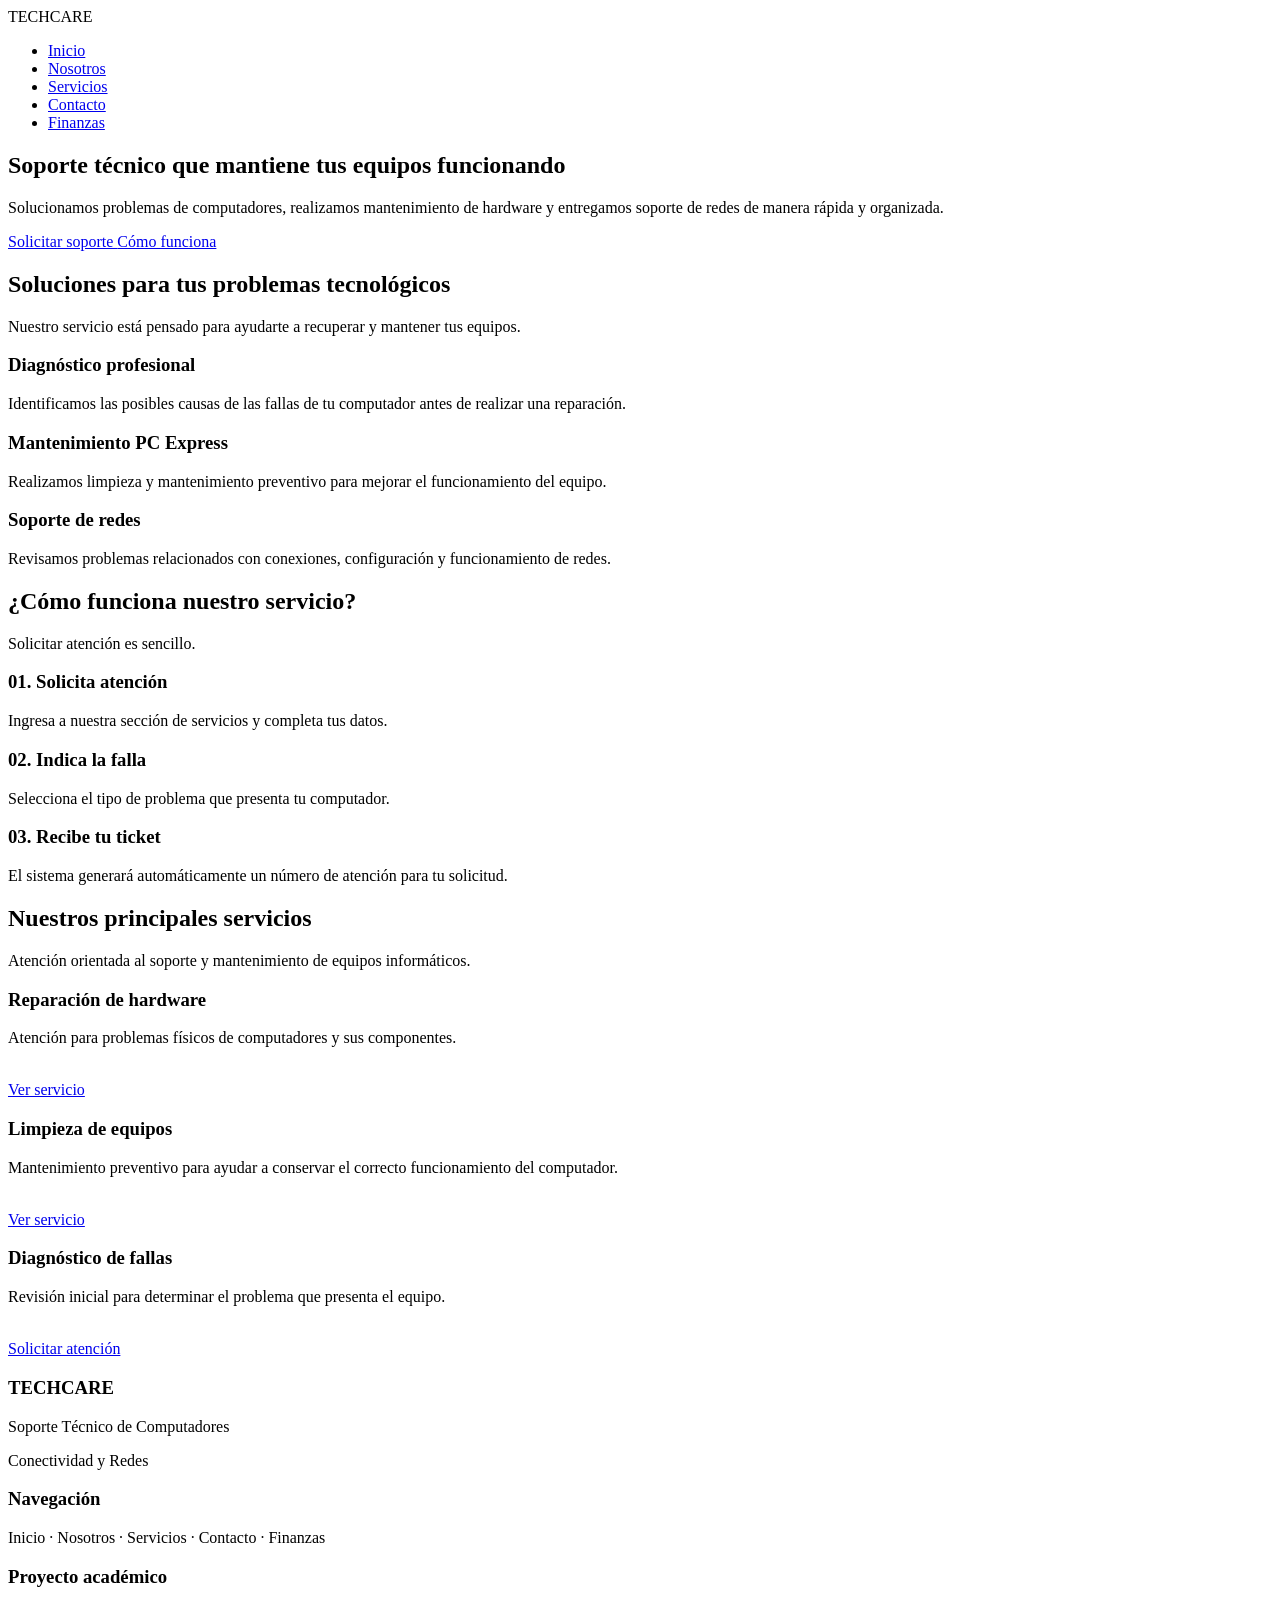
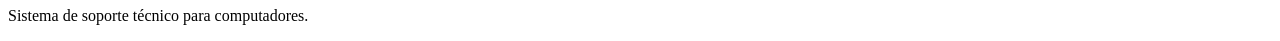
==== index.html @ 853160ca "Rename index (2).html to index.html" ====
<!DOCTYPE html>
<html lang="en">
<head>
    <meta charset="UTF-8">
    <meta name="viewport" content="width=device-width, initial-scale=1.0">
    <meta name="author" content="Mariangel Camargo">
    <meta name="descripcion" content="Centro lider en soporte técnico de computadores y mantenimiento PC express con atención profecional de hardware.">
    <meta name="keywords" content="Soporte tecnico computadores, mantenimiento pc, reparación liceo, soporte de redes">
    <link rel="stylesheet" href="css/style (2).css">
    <title>Soporte Técnico de computadores </title>
</head>
<body>

    <header>
        <div class="container navbar">

            <div class="logo">
                TECHCARE
            </div>

            <nav>
                <ul class="nav-links">
                    <li><a href="index (2).html">Inicio</a></li>
                    <li><a href="nosotros (2).html">Nosotros</a></li>
                    <li><a href="servicios (2).html">Servicios</a></li>
                    <li><a href="contacto (2).html">Contacto</a></li>
                    <li><a href="finanzas (2).html">Finanzas</a></li>
                </ul>
            </nav>

        </div>
    </header>


        <main>
            <div id="estado-sistema" class="estado-sistema">
            </div>


        <section class="hero">

            <div class="container hero-content">

                <h1>
                    Soporte técnico que mantiene tus equipos funcionando
                </h1>

                <p>
                    Solucionamos problemas de computadores, realizamos
                    mantenimiento de hardware y entregamos soporte de redes
                    de manera rápida y organizada.
                </p>

                <a href="servicios (2).html" class="btn btn-primary">
                    Solicitar soporte
                </a>

                <a href="#como-funciona" class="btn btn-secondary">
                    Cómo funciona
                </a>

            </div>

        </section>

        <section class="section">

            <div class="container">

                <div class="section-title">

                    <h2>
                        Soluciones para tus problemas tecnológicos
                    </h2>

                    <p>
                        Nuestro servicio está pensado para ayudarte a
                        recuperar y mantener tus equipos.
                    </p>

                </div>


                <div class="cards">

                    <article class="card">

                        <h3>
                            Diagnóstico profesional
                        </h3>

                        <p>
                            Identificamos las posibles causas de las fallas
                            de tu computador antes de realizar una reparación.
                        </p>

                    </article>


                    <article class="card">

                        <h3>
                            Mantenimiento PC Express
                        </h3>

                        <p>
                            Realizamos limpieza y mantenimiento preventivo
                            para mejorar el funcionamiento del equipo.
                        </p>

                    </article>


                    <article class="card">

                        <h3>
                            Soporte de redes
                        </h3>

                        <p>
                            Revisamos problemas relacionados con conexiones,
                            configuración y funcionamiento de redes.
                        </p>

                    </article>

                </div>

            </div>

        </section>

        <section class="section" id="como-funciona">

            <div class="container">

                <div class="section-title">

                    <h2>
                        ¿Cómo funciona nuestro servicio?
                    </h2>

                    <p>
                        Solicitar atención es sencillo.
                    </p>

                </div>


                <div class="cards">

                    <article class="card">

                        <h3>01. Solicita atención</h3>

                        <p>
                            Ingresa a nuestra sección de servicios y
                            completa tus datos.
                        </p>

                    </article>


                    <article class="card">

                        <h3>02. Indica la falla</h3>

                        <p>
                            Selecciona el tipo de problema que presenta
                            tu computador.
                        </p>

                    </article>


                    <article class="card">

                        <h3>03. Recibe tu ticket</h3>

                        <p>
                            El sistema generará automáticamente un número
                            de atención para tu solicitud.
                        </p>

                    </article>

                </div>

            </div>

        </section>

        <section class="section">

            <div class="container">

                <div class="section-title">

                    <h2>
                        Nuestros principales servicios
                    </h2>

                    <p>
                        Atención orientada al soporte y mantenimiento
                        de equipos informáticos.
                    </p>

                </div>


                <div class="cards">

                    <article class="card">

                        <h3>
                            Reparación de hardware
                        </h3>

                        <p>
                            Atención para problemas físicos de computadores
                            y sus componentes.
                        </p>

                        <br>

                        <a href="servicios (2).html" class="btn btn-primary">
                            Ver servicio
                        </a>

                    </article>


                    <article class="card">

                        <h3>
                            Limpieza de equipos
                        </h3>

                        <p>
                            Mantenimiento preventivo para ayudar a conservar
                            el correcto funcionamiento del computador.
                        </p>

                        <br>

                        <a href="servicios (2).html" class="btn btn-primary">
                            Ver servicio
                        </a>

                    </article>


                    <article class="card">

                        <h3>
                            Diagnóstico de fallas
                        </h3>

                        <p>
                            Revisión inicial para determinar el problema
                            que presenta el equipo.
                        </p>

                        <br>

                        <a href="servicios (2).html" class="btn btn-primary">
                            Solicitar atención
                        </a>

                    </article>

                </div>

            </div>

        </section>

        

    </main>

    <footer>

        <div class="container footer-content">

            <div>

                <h3>
                    TECHCARE
                </h3>

                <p>
                    Soporte Técnico de Computadores
                </p>

                <p>
                    Conectividad y Redes
                </p>

            </div>


            <div>

                <h3>
                    Navegación
                </h3>

                <p>
                    Inicio · Nosotros · Servicios · Contacto · Finanzas
                </p>

            </div>


            <div>

                <h3>
                    Proyecto académico
                </h3>

                <p>
                    Sistema de soporte técnico para computadores.
                </p>

            </div>

        </div>

    </footer>


</body>

</html>
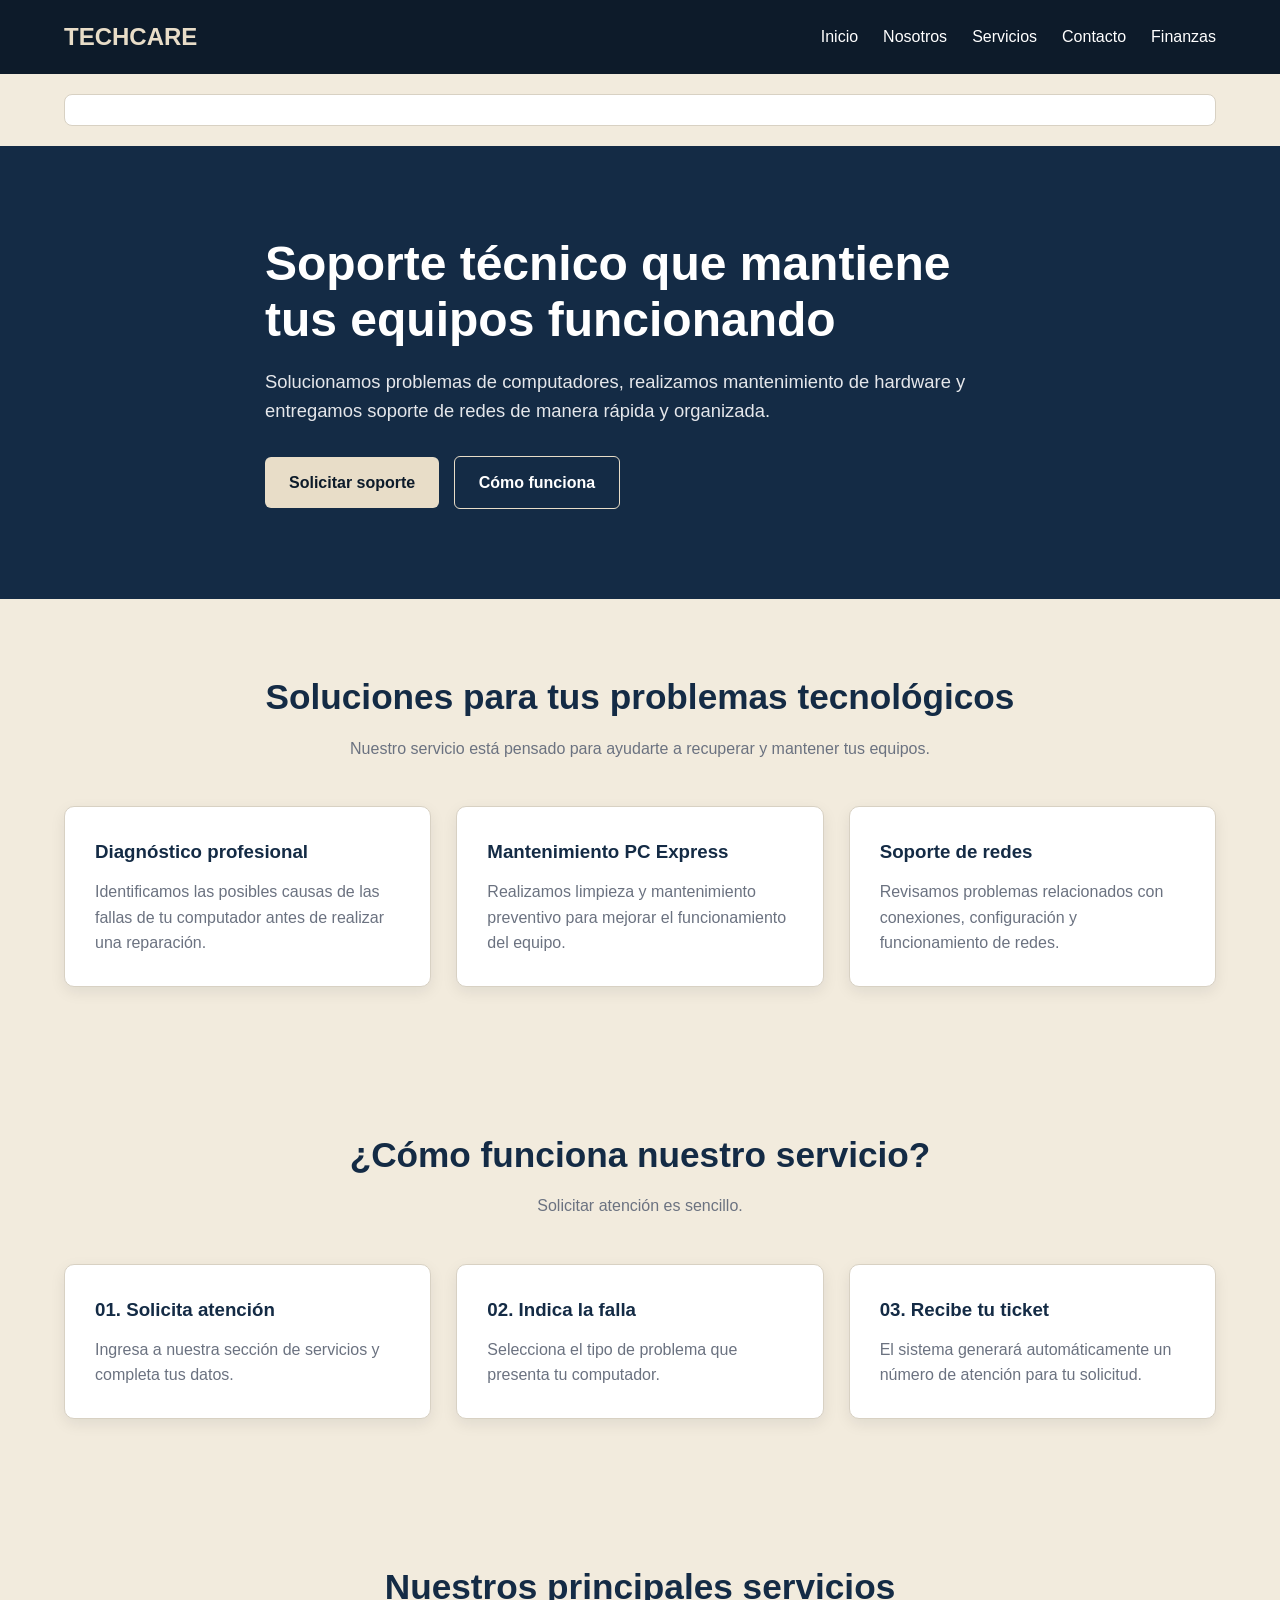
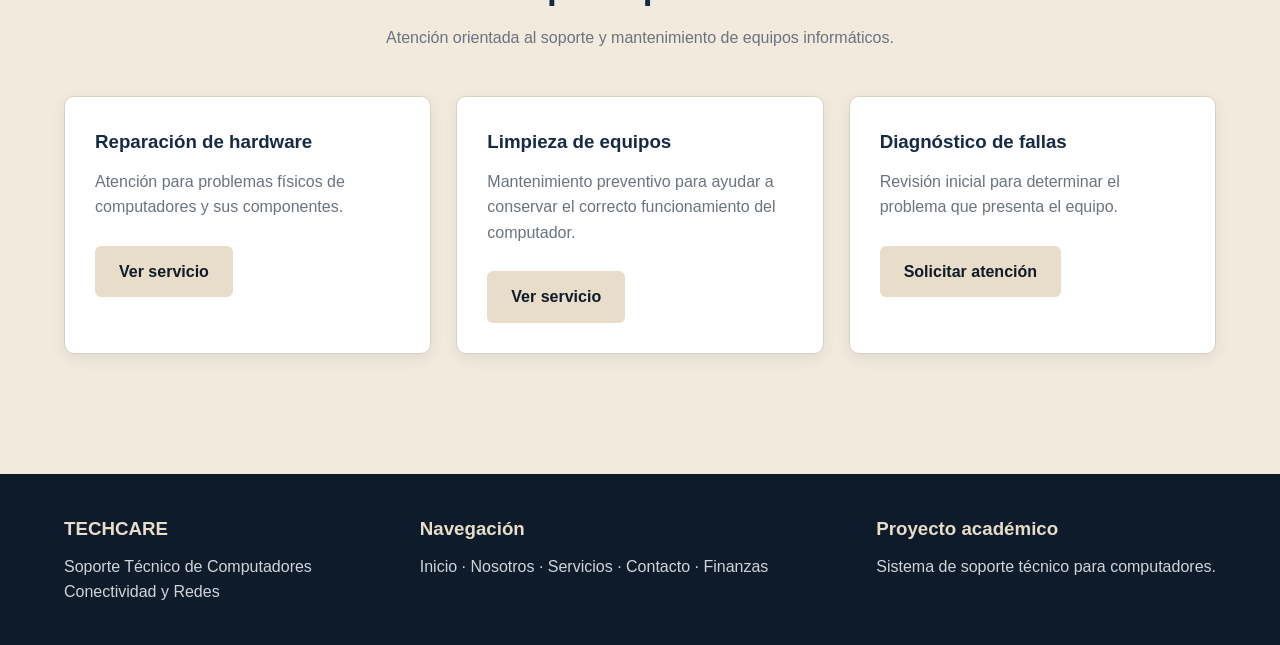
==== commit faf0b528: "Actualizar index.html" ====
--- a/index.html
+++ b/index.html
@@ -6,7 +6,7 @@
     <meta name="author" content="Mariangel Camargo">
     <meta name="descripcion" content="Centro lider en soporte técnico de computadores y mantenimiento PC express con atención profecional de hardware.">
     <meta name="keywords" content="Soporte tecnico computadores, mantenimiento pc, reparación liceo, soporte de redes">
-    <link rel="stylesheet" href="css/style (2).css">
+    <link rel="stylesheet" href="css/style.css">
     <title>Soporte Técnico de computadores </title>
 </head>
 <body>
@@ -20,7 +20,7 @@
 
             <nav>
                 <ul class="nav-links">
-                    <li><a href="index (2).html">Inicio</a></li>
+                    <li><a href="index.html">Inicio</a></li>
                     <li><a href="nosotros (2).html">Nosotros</a></li>
                     <li><a href="servicios (2).html">Servicios</a></li>
                     <li><a href="contacto (2).html">Contacto</a></li>
--- a/css/style.css
+++ b/css/style.css
@@ -0,0 +1,455 @@
+* {
+    margin: 0;
+    padding: 0;
+    box-sizing: border-box;
+}
+
+:root {
+    --azul-oscuro: #142b45;
+    --azul-profundo: #0d1b2a;
+    --azul-medio: #285a7a;
+    --crema: #e8ddc8;
+    --crema-claro: #f2ebdd;
+    --blanco: #ffffff;
+    --gris: #6b7280;
+    --borde: #d8d1c3;
+}
+
+body {
+    font-family: Arial, Helvetica, sans-serif;
+    background-color: var(--crema-claro);
+    color: var(--azul-profundo);
+    line-height: 1.6;
+}
+
+a {
+    text-decoration: none;
+    color: inherit;
+}
+
+ul {
+    list-style: none;
+}
+
+img {
+    max-width: 100%;
+    display: block;
+}
+
+
+
+.container {
+    width: 90%;
+    max-width: 1200px;
+    margin: 0 auto;
+}
+
+
+
+header {
+    background-color: var(--azul-profundo);
+    color: var(--blanco);
+    padding: 18px 0;
+    position: sticky;
+    top: 0;
+    z-index: 1000;
+}
+
+.navbar {
+    display: flex;
+    justify-content: space-between;
+    align-items: center;
+}
+
+.logo {
+    font-size: 1.5rem;
+    font-weight: bold;
+    color: var(--crema);
+}
+
+.nav-links {
+    display: flex;
+    gap: 25px;
+}
+
+.nav-links a {
+    color: var(--blanco);
+    font-weight: 500;
+    transition: 0.3s;
+}
+
+.nav-links a:hover {
+    color: var(--crema);
+}
+
+
+
+.hero {
+    background-color: var(--azul-oscuro);
+    color: var(--blanco);
+    padding: 90px 0;
+}
+
+.hero-content {
+    max-width: 750px;
+}
+
+.hero h1 {
+    font-size: 3rem;
+    line-height: 1.15;
+    margin-bottom: 20px;
+}
+
+.hero p {
+    font-size: 1.15rem;
+    color: #e5e7eb;
+    margin-bottom: 30px;
+}
+
+
+
+.btn {
+    display: inline-block;
+    padding: 13px 24px;
+    border-radius: 6px;
+    font-weight: bold;
+    transition: 0.3s;
+    cursor: pointer;
+    border: none;
+}
+
+.btn-primary {
+    background-color: var(--crema);
+    color: var(--azul-profundo);
+}
+
+.btn-primary:hover {
+    background-color: var(--blanco);
+}
+
+.btn-secondary {
+    background-color: transparent;
+    color: var(--blanco);
+    border: 1px solid var(--crema);
+    margin-left: 10px;
+}
+
+.btn-secondary:hover {
+    background-color: var(--crema);
+    color: var(--azul-profundo);
+}
+
+
+
+.section {
+    padding: 70px 0;
+}
+
+.section-title {
+    text-align: center;
+    margin-bottom: 45px;
+}
+
+.section-title h2 {
+    font-size: 2.2rem;
+    color: var(--azul-oscuro);
+    margin-bottom: 10px;
+}
+
+.section-title p {
+    color: var(--gris);
+}
+
+
+
+.cards {
+    display: grid;
+    grid-template-columns: repeat(3, 1fr);
+    gap: 25px;
+}
+
+.card {
+    background-color: var(--blanco);
+    border: 1px solid var(--borde);
+    border-radius: 10px;
+    padding: 30px;
+    box-shadow: 0 5px 15px rgba(13, 27, 42, 0.08);
+    transition: 0.3s;
+}
+
+.card:hover {
+    transform: translateY(-5px);
+    box-shadow: 0 10px 25px rgba(13, 27, 42, 0.12);
+}
+
+.card h3 {
+    color: var(--azul-oscuro);
+    margin-bottom: 12px;
+}
+
+.card p {
+    color: var(--gris);
+}
+
+
+.form-container {
+    max-width: 700px;
+    margin: 0 auto;
+    background-color: var(--blanco);
+    padding: 35px;
+    border-radius: 10px;
+    border: 1px solid var(--borde);
+    box-shadow: 0 5px 15px rgba(13, 27, 42, 0.08);
+}
+
+.form-group {
+    margin-bottom: 20px;
+}
+
+.form-group label {
+    display: block;
+    margin-bottom: 7px;
+    font-weight: bold;
+    color: var(--azul-oscuro);
+}
+
+.form-group input,
+.form-group select,
+.form-group textarea {
+    width: 100%;
+    padding: 12px;
+    border: 1px solid var(--borde);
+    border-radius: 6px;
+    font-size: 1rem;
+    font-family: inherit;
+}
+
+.form-group textarea {
+    min-height: 120px;
+    resize: vertical;
+}
+
+.form-group input:focus,
+.form-group select:focus,
+.form-group textarea:focus {
+    outline: none;
+    border-color: var(--azul-medio);
+}
+
+
+.error-message {
+    color: #9b2c2c;
+    background-color: #f8dddd;
+    padding: 12px;
+    border-radius: 6px;
+    margin-bottom: 15px;
+    display: none;
+}
+
+.success-message {
+    color: #245c3a;
+    background-color: #dcefe3;
+    padding: 15px;
+    border-radius: 6px;
+    margin-top: 20px;
+    display: none;
+}
+
+
+
+.ticket {
+    margin-top: 30px;
+    background-color: var(--azul-oscuro);
+    color: var(--blanco);
+    padding: 30px;
+    border-radius: 10px;
+    text-align: center;
+    display: block;
+}
+
+.ticket-number {
+    font-size: 3rem;
+    font-weight: bold;
+    color: var(--crema);
+    margin: 15px 0;
+}
+
+
+.table-container {
+    overflow-x: auto;
+}
+
+table {
+    width: 100%;
+    border-collapse: collapse;
+    background-color: var(--blanco);
+}
+
+th,
+td {
+    padding: 14px;
+    text-align: left;
+    border-bottom: 1px solid var(--borde);
+}
+
+th {
+    background-color: var(--azul-oscuro);
+    color: var(--blanco);
+}
+
+
+footer {
+    background-color: var(--azul-profundo);
+    color: var(--blanco);
+    padding: 40px 0;
+    margin-top: 50px;
+}
+
+.footer-content {
+    display: flex;
+    justify-content: space-between;
+    gap: 30px;
+}
+
+footer h3 {
+    color: var(--crema);
+    margin-bottom: 10px;
+}
+
+footer p {
+    color: #d1d5db;
+}
+
+
+@media (max-width: 768px) {
+
+    .navbar {
+        flex-direction: column;
+        gap: 15px;
+    }
+
+    .nav-links {
+        flex-wrap: wrap;
+        justify-content: center;
+        gap: 15px;
+    }
+
+    .hero {
+        padding: 60px 0;
+    }
+
+    .hero h1 {
+        font-size: 2.2rem;
+    }
+
+    .cards {
+        grid-template-columns: 1fr;
+    }
+
+    .footer-content {
+        flex-direction: column;
+    }
+
+    .btn-secondary {
+        margin-left: 0;
+        margin-top: 10px;
+    }
+}
+#tecnicos-container .card img {
+    width: 120px;
+    height: 120px;
+    object-fit: cover;
+    border-radius: 50%;
+    margin: 0 auto 20px;
+    border: 4px solid var(--crema);
+}
+
+#tecnicos-container .card {
+    text-align: center;
+}
+
+#tecnicos-container .card strong {
+    color: var(--azul-medio);
+}
+
+
+.contact-grid {
+    display: grid;
+    grid-template-columns: 1fr 1.5fr;
+    gap: 30px;
+    align-items: start;
+}
+
+.contact-grid .card p {
+    margin-bottom: 20px;
+}
+
+
+
+#admin-panel {
+    margin-top: 40px;
+}
+
+@media (max-width: 480px) {
+
+    .container {
+        width: 92%;
+    }
+
+    .hero h1 {
+        font-size: 1.9rem;
+    }
+
+    .section {
+        padding: 50px 0;
+    }
+
+    .form-container {
+        padding: 22px;
+    }
+
+    .contact-grid {
+        grid-template-columns: 1fr;
+    }
+
+    .nav-links {
+        gap: 10px;
+        font-size: 0.9rem;
+    }
+
+    .btn {
+        width: 100%;
+        text-align: center;
+    }
+
+}
+.warning-message {
+    color: #7a5a00;
+    background-color: #fff3b0;
+    border: 1px solid #e0c200;
+    padding: 15px;
+    margin-top: 20px;
+    border-radius: 6px;
+    display: none;
+    font-weight: bold;
+}
+.estado-sistema {
+    width: 90%;
+    max-width: 1200px;
+    margin: 20px auto;
+    padding: 15px;
+    border: 1px solid var(--borde);
+    border-radius: 8px;
+    background-color: var(--blanco);
+    color: var(--azul-oscuro);
+    text-align: center;
+    font-weight: bold;
+}
+
+.estado-admin {
+    color: #245c3a;
+}
+
+.estado-servicio {
+    color: var(--azul-medio);
+}
